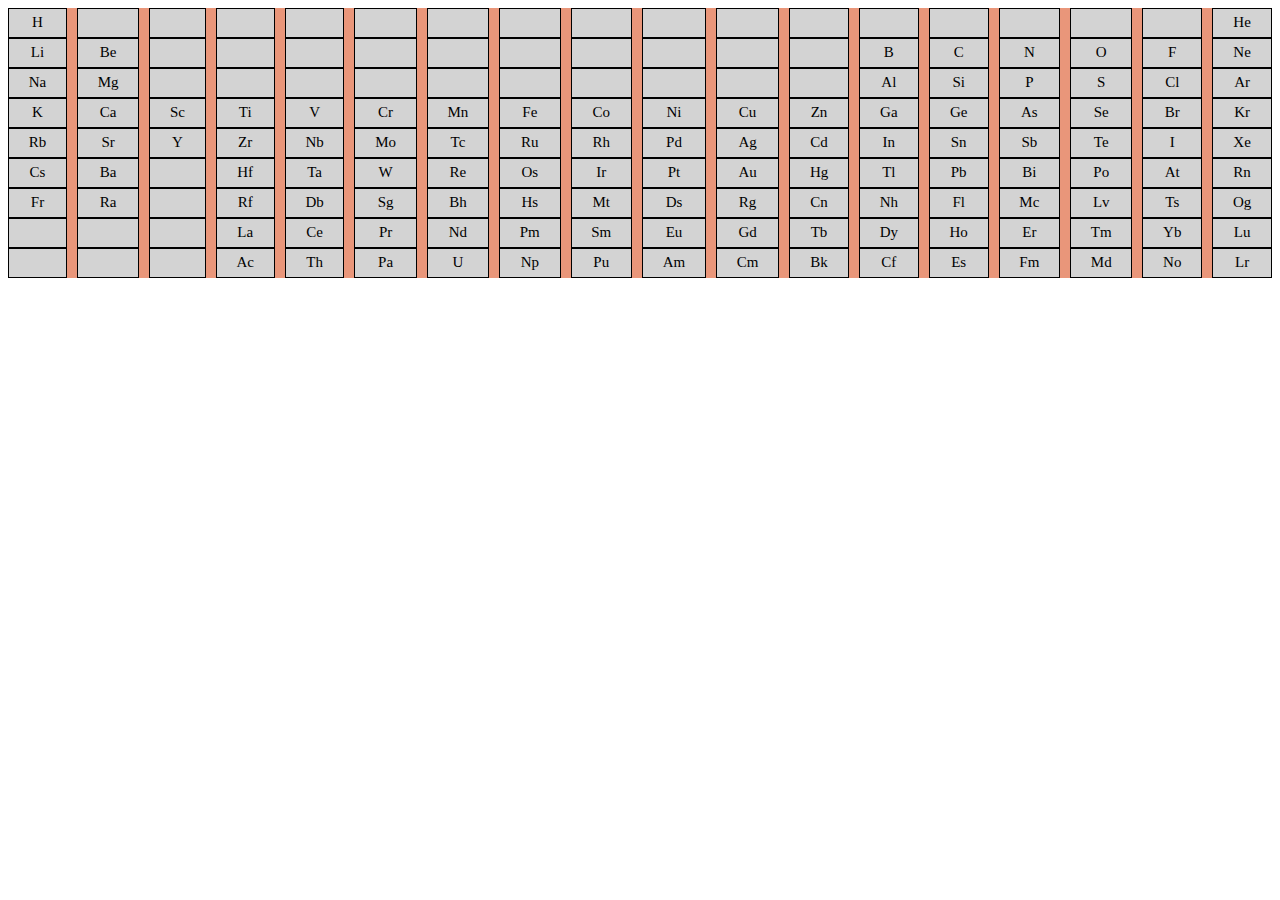
==== periodicTable.html @ 761af5a3 "Add files via upload" ====
<!-- I know this code isn't correct, because the picture of the periodic table shouldn't be appearing the whole time, but only when
the screensize changes to a certain point, but I swear I tried everything in my power to change it by using <picture class="" and
then assign this class a condition to only appear at certain dimensions of the screen, but for some reason the class wasn't being
recognised at all in the CSS sheet. I'll be so happy to get a recommendation how to fix this.THANK YOU!!-->
<!doctype html>
<html lang="en">
  <head>
    <meta charset="UTF-8" />
    <title>Periodic table of elements</title>
    <link href="myStylesheet.css" type="text/css" rel="stylesheet" />
  </head>
  <body>
    <div class="container">
      <!--general class containing all columns and rows with all elements-->
      <div class="column">
        <!--individual columns with chemical elements-->
        <div class="grid-item">H</div>
        <div class="grid-item">Li</div>
        <div class="grid-item">Na</div>
        <div class="grid-item">K</div>
        <div class="grid-item">Rb</div>
        <div class="grid-item">Cs</div>
        <div class="grid-item">Fr</div>
        <div class="grid-item"></div>
        <div class="grid-item"></div>
      </div>
      <div class="column">
        <div class="grid-item"></div>
        <div class="grid-item">Be</div>
        <div class="grid-item">Mg</div>
        <div class="grid-item">Ca</div>
        <div class="grid-item">Sr</div>
        <div class="grid-item">Ba</div>
        <div class="grid-item">Ra</div>
        <div class="grid-item"></div>
        <div class="grid-item"></div>
      </div>
      <div class="column">
        <div class="grid-item"></div>
        <div class="grid-item"></div>
        <div class="grid-item"></div>
        <div class="grid-item">Sc</div>
        <div class="grid-item">Y</div>
        <div class="grid-item"></div>
        <div class="grid-item"></div>
        <div class="grid-item"></div>
        <div class="grid-item"></div>
      </div>
      <div class="column">
        <div class="grid-item"></div>
        <div class="grid-item"></div>
        <div class="grid-item"></div>
        <div class="grid-item">Ti</div>
        <div class="grid-item">Zr</div>
        <div class="grid-item">Hf</div>
        <div class="grid-item">Rf</div>
        <div class="grid-item">La</div>
        <div class="grid-item">Ac</div>
      </div>
      <div class="column">
        <div class="grid-item"></div>
        <div class="grid-item"></div>
        <div class="grid-item"></div>
        <div class="grid-item">V</div>
        <div class="grid-item">Nb</div>
        <div class="grid-item">Ta</div>
        <div class="grid-item">Db</div>
        <div class="grid-item">Ce</div>
        <div class="grid-item">Th</div>
      </div>
      <div class="column">
        <div class="grid-item"></div>
        <div class="grid-item"></div>
        <div class="grid-item"></div>
        <div class="grid-item">Cr</div>
        <div class="grid-item">Mo</div>
        <div class="grid-item">W</div>
        <div class="grid-item">Sg</div>
        <div class="grid-item">Pr</div>
        <div class="grid-item">Pa</div>
      </div>
      <div class="column">
        <div class="grid-item"></div>
        <div class="grid-item"></div>
        <div class="grid-item"></div>
        <div class="grid-item">Mn</div>
        <div class="grid-item">Tc</div>
        <div class="grid-item">Re</div>
        <div class="grid-item">Bh</div>
        <div class="grid-item">Nd</div>
        <div class="grid-item">U</div>
      </div>
      <div class="column">
        <div class="grid-item"></div>
        <div class="grid-item"></div>
        <div class="grid-item"></div>
        <div class="grid-item">Fe</div>
        <div class="grid-item">Ru</div>
        <div class="grid-item">Os</div>
        <div class="grid-item">Hs</div>
        <div class="grid-item">Pm</div>
        <div class="grid-item">Np</div>
      </div>
      <div class="column">
        <div class="grid-item"></div>
        <div class="grid-item"></div>
        <div class="grid-item"></div>
        <div class="grid-item">Co</div>
        <div class="grid-item">Rh</div>
        <div class="grid-item">Ir</div>
        <div class="grid-item">Mt</div>
        <div class="grid-item">Sm</div>
        <div class="grid-item">Pu</div>
      </div>
      <div class="column">
        <div class="grid-item"></div>
        <div class="grid-item"></div>
        <div class="grid-item"></div>
        <div class="grid-item">Ni</div>
        <div class="grid-item">Pd</div>
        <div class="grid-item">Pt</div>
        <div class="grid-item">Ds</div>
        <div class="grid-item">Eu</div>
        <div class="grid-item">Am</div>
      </div>
      <div class="column">
        <div class="grid-item"></div>
        <div class="grid-item"></div>
        <div class="grid-item"></div>
        <div class="grid-item">Cu</div>
        <div class="grid-item">Ag</div>
        <div class="grid-item">Au</div>
        <div class="grid-item">Rg</div>
        <div class="grid-item">Gd</div>
        <div class="grid-item">Cm</div>
      </div>
      <div class="column">
        <div class="grid-item"></div>
        <div class="grid-item"></div>
        <div class="grid-item"></div>
        <div class="grid-item">Zn</div>
        <div class="grid-item">Cd</div>
        <div class="grid-item">Hg</div>
        <div class="grid-item">Cn</div>
        <div class="grid-item">Tb</div>
        <div class="grid-item">Bk</div>
      </div>
      <div class="column">
        <div class="grid-item"></div>
        <div class="grid-item">B</div>
        <div class="grid-item">Al</div>
        <div class="grid-item">Ga</div>
        <div class="grid-item">In</div>
        <div class="grid-item">Tl</div>
        <div class="grid-item">Nh</div>
        <div class="grid-item">Dy</div>
        <div class="grid-item">Cf</div>
      </div>
      <div class="column">
        <div class="grid-item"></div>
        <div class="grid-item">C</div>
        <div class="grid-item">Si</div>
        <div class="grid-item">Ge</div>
        <div class="grid-item">Sn</div>
        <div class="grid-item">Pb</div>
        <div class="grid-item">Fl</div>
        <div class="grid-item">Ho</div>
        <div class="grid-item">Es</div>
      </div>
      <div class="column">
        <div class="grid-item"></div>
        <div class="grid-item">N</div>
        <div class="grid-item">P</div>
        <div class="grid-item">As</div>
        <div class="grid-item">Sb</div>
        <div class="grid-item">Bi</div>
        <div class="grid-item">Mc</div>
        <div class="grid-item">Er</div>
        <div class="grid-item">Fm</div>
      </div>
      <div class="column">
        <div class="grid-item"></div>
        <div class="grid-item">O</div>
        <div class="grid-item">S</div>
        <div class="grid-item">Se</div>
        <div class="grid-item">Te</div>
        <div class="grid-item">Po</div>
        <div class="grid-item">Lv</div>
        <div class="grid-item">Tm</div>
        <div class="grid-item">Md</div>
      </div>
      <div class="column">
        <div class="grid-item"></div>
        <div class="grid-item">F</div>
        <div class="grid-item">Cl</div>
        <div class="grid-item">Br</div>
        <div class="grid-item">I</div>
        <div class="grid-item">At</div>
        <div class="grid-item">Ts</div>
        <div class="grid-item">Yb</div>
        <div class="grid-item">No</div>
      </div>
      <div class="column">
        <div class="grid-item">He</div>
        <div class="grid-item">Ne</div>
        <div class="grid-item">Ar</div>
        <div class="grid-item">Kr</div>
        <div class="grid-item">Xe</div>
        <div class="grid-item">Rn</div>
        <div class="grid-item">Og</div>
        <div class="grid-item">Lu</div>
        <div class="grid-item">Lr</div>
      </div>
    </div>
    <div class="periodic-table-picture">
      <img src="PeriodicTable.png" alt="Periodic Table of Elements"/>
   </div>
   </body>
   </html>
---- myStylesheet.css ----
.container {
  display: grid;
  grid-template-columns: repeat(18, auto);
  background-color: darksalmon;
  gap: 10px;
}

.column {
  background-color: peachpuff;
  display: grid;
  grid-auto-rows: minmax(20px, 30px);
  max-width: 100%;
}

.grid-item {
  background-color: lightgray;
  text-align: center;
  border: 1px solid black;
  padding: 5px;
  font-size: 15px;
}

@media screen and (max-width: 960px) {
  /* Breakpoint 1: Adjust styles for smaller screens */
  .container {
    color: crimson;
    background-color: chocolate;
    row-gap: 1px;
    column-gap: 1px;
  }
}

@media screen and (max-width: 800px) {
  /* Breakpoint 2: Hide the grid when screen width is 800px or less */
  .container {
    display: none;
  }

  /* Show the image when screen width is 800px or less */
  .periodic-table-picture {
    display: block;
    text-align: center;
    margin: 20px auto; /* Adjust margin as needed */
  }
}

.periodic-table-picture img {
  display:none;
  width: 100%; /* Ensure the image takes the full width of its container */
  height: auto;
}
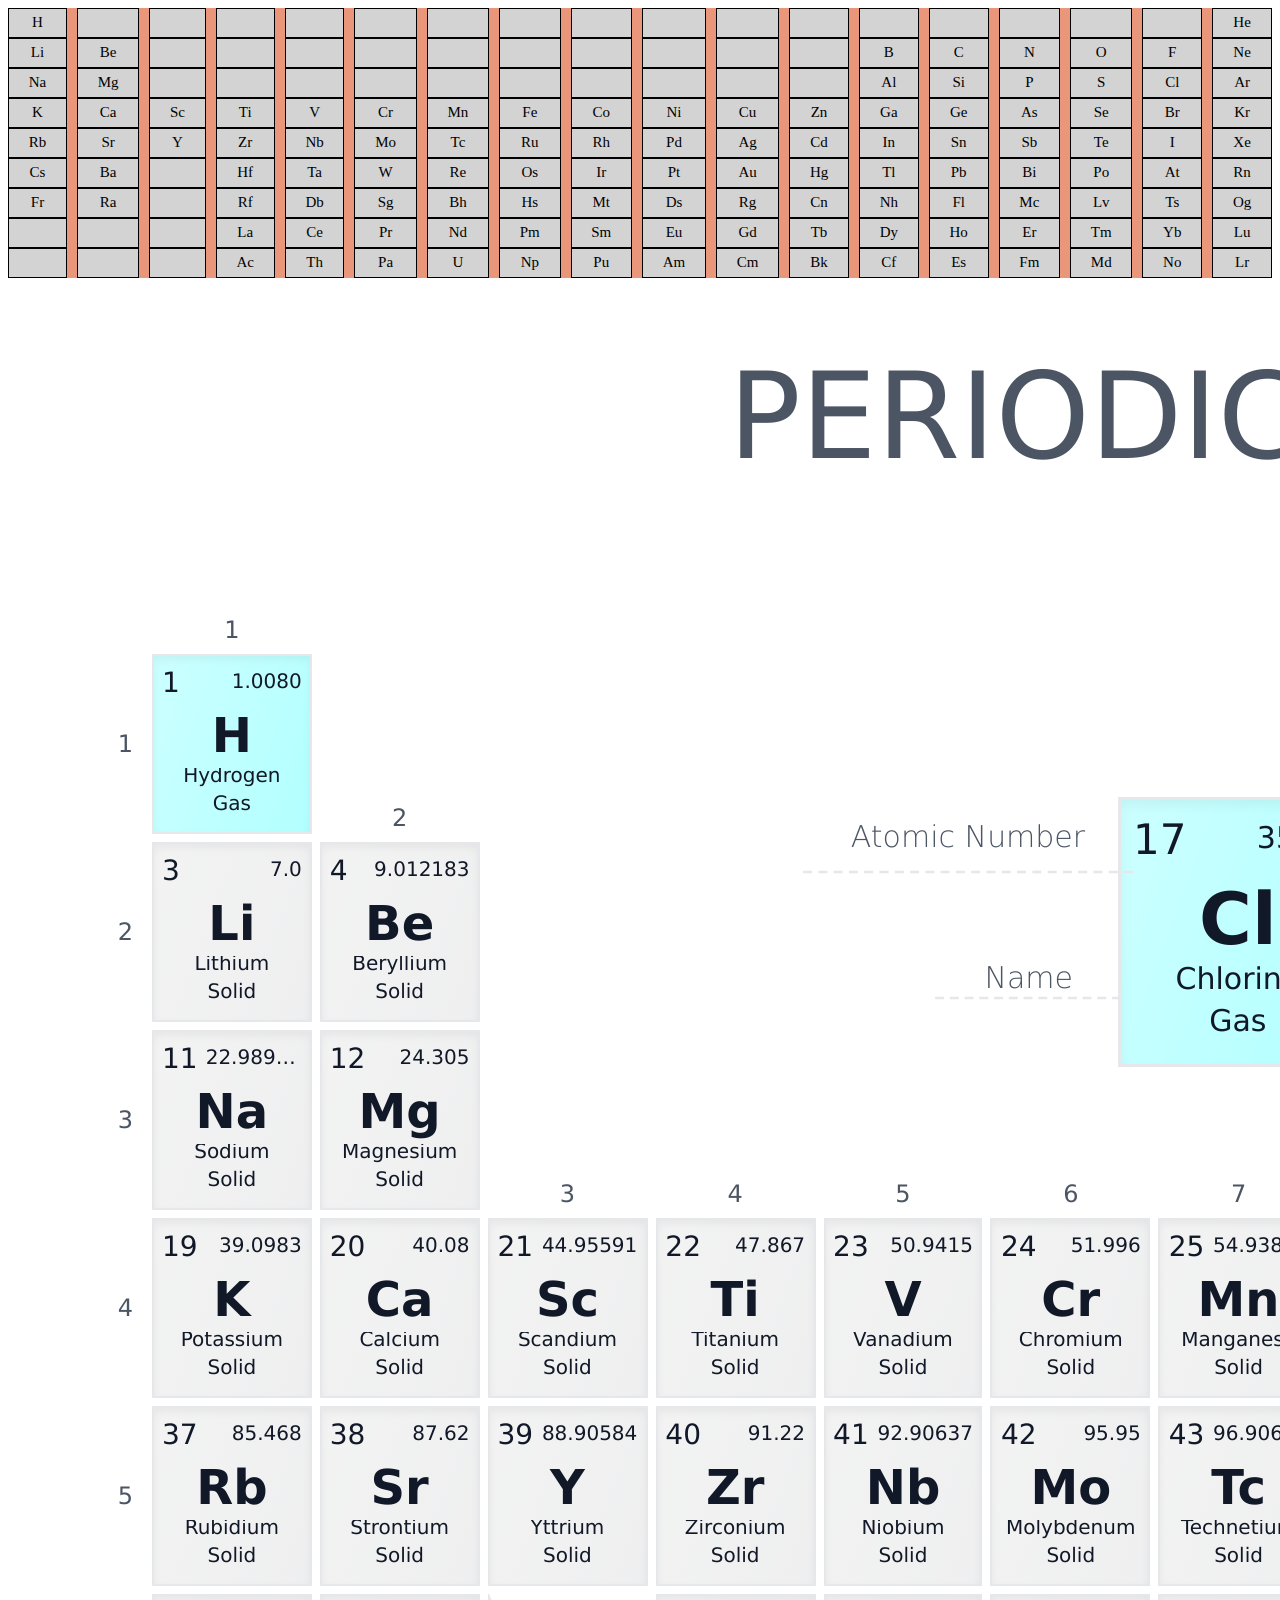
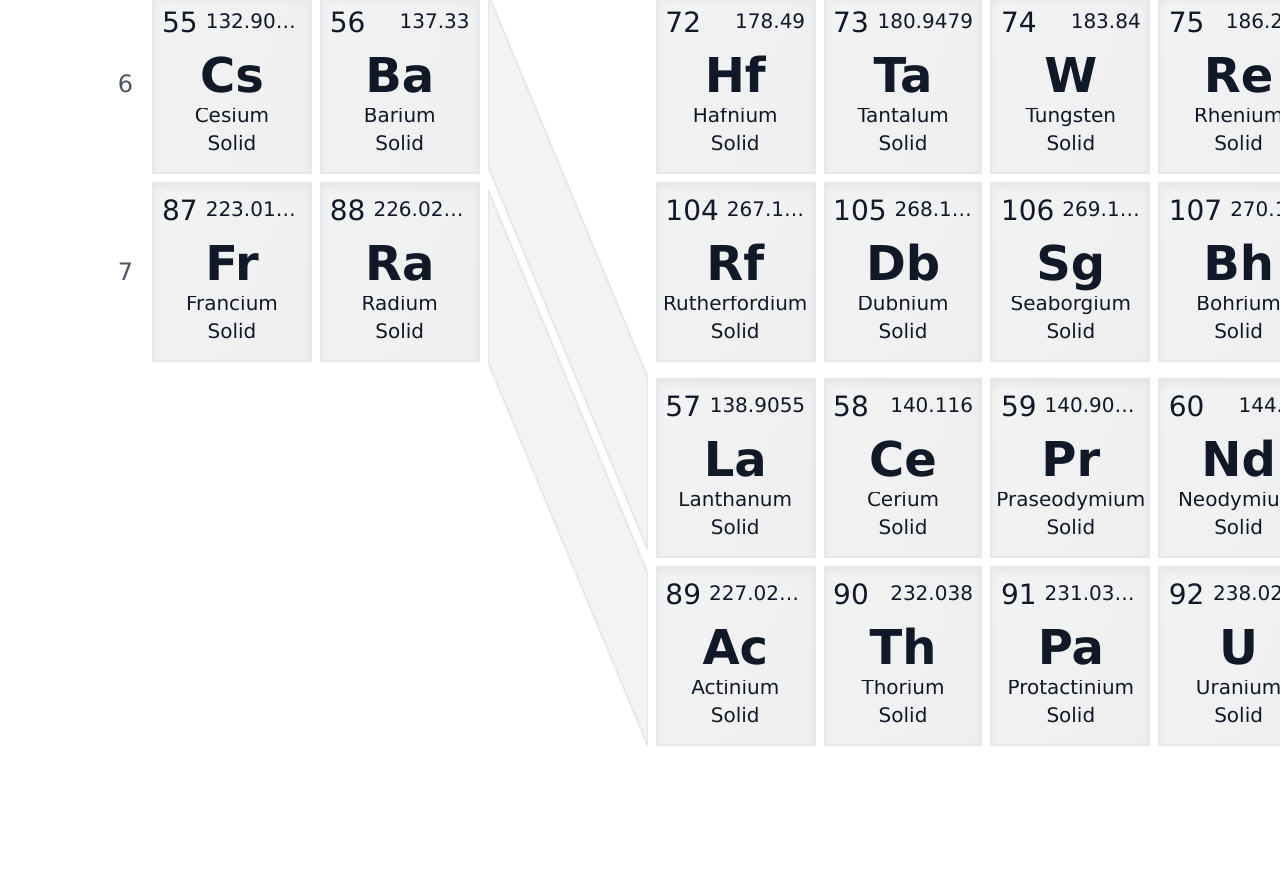
==== commit d22617f3: "Update periodicTable.html" ====
--- a/periodicTable.html
+++ b/periodicTable.html
@@ -1,7 +1,3 @@
-<!-- I know this code isn't correct, because the picture of the periodic table shouldn't be appearing the whole time, but only when
-the screensize changes to a certain point, but I swear I tried everything in my power to change it by using <picture class="" and
-then assign this class a condition to only appear at certain dimensions of the screen, but for some reason the class wasn't being
-recognised at all in the CSS sheet. I'll be so happy to get a recommendation how to fix this.THANK YOU!!-->
 <!doctype html>
 <html lang="en">
   <head>
@@ -212,9 +208,9 @@
         <div class="grid-item">Lr</div>
       </div>
     </div>
-    <div class="periodic-table-picture">
-      <img src="PeriodicTable.png" alt="Periodic Table of Elements"/>
-   </div>
-   </body>
-   </html>
-   
+    <picture class="PT">
+      <source media="(max-width: 800px)" srcset="PeriodicTable.png" />
+      <img src="PeriodicTable.png" alt="Table of elements" />
+    </picture>
+  </body>
+</html>
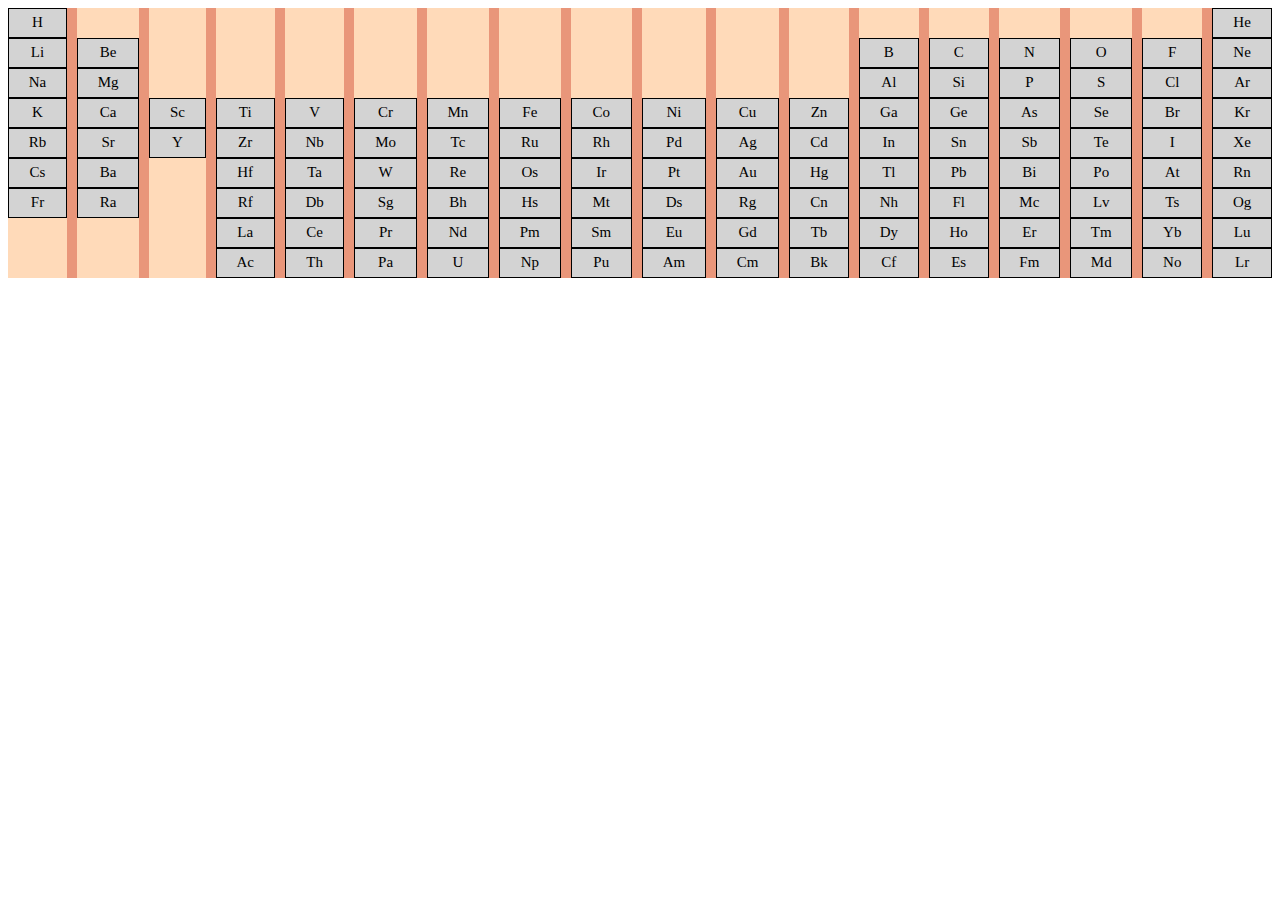
==== commit 2500b006: "Update periodicTable.html" ====
--- a/periodicTable.html
+++ b/periodicTable.html
@@ -10,202 +10,202 @@
       <!--general class containing all columns and rows with all elements-->
       <div class="column">
         <!--individual columns with chemical elements-->
-        <div class="grid-item">H</div>
-        <div class="grid-item">Li</div>
-        <div class="grid-item">Na</div>
-        <div class="grid-item">K</div>
-        <div class="grid-item">Rb</div>
-        <div class="grid-item">Cs</div>
-        <div class="grid-item">Fr</div>
-        <div class="grid-item"></div>
-        <div class="grid-item"></div>
-      </div>
-      <div class="column">
-        <div class="grid-item"></div>
-        <div class="grid-item">Be</div>
-        <div class="grid-item">Mg</div>
-        <div class="grid-item">Ca</div>
-        <div class="grid-item">Sr</div>
-        <div class="grid-item">Ba</div>
-        <div class="grid-item">Ra</div>
-        <div class="grid-item"></div>
-        <div class="grid-item"></div>
-      </div>
-      <div class="column">
-        <div class="grid-item"></div>
-        <div class="grid-item"></div>
-        <div class="grid-item"></div>
-        <div class="grid-item">Sc</div>
-        <div class="grid-item">Y</div>
-        <div class="grid-item"></div>
-        <div class="grid-item"></div>
-        <div class="grid-item"></div>
-        <div class="grid-item"></div>
-      </div>
-      <div class="column">
-        <div class="grid-item"></div>
-        <div class="grid-item"></div>
-        <div class="grid-item"></div>
-        <div class="grid-item">Ti</div>
-        <div class="grid-item">Zr</div>
-        <div class="grid-item">Hf</div>
-        <div class="grid-item">Rf</div>
-        <div class="grid-item">La</div>
-        <div class="grid-item">Ac</div>
-      </div>
-      <div class="column">
-        <div class="grid-item"></div>
-        <div class="grid-item"></div>
-        <div class="grid-item"></div>
-        <div class="grid-item">V</div>
-        <div class="grid-item">Nb</div>
-        <div class="grid-item">Ta</div>
-        <div class="grid-item">Db</div>
-        <div class="grid-item">Ce</div>
-        <div class="grid-item">Th</div>
-      </div>
-      <div class="column">
-        <div class="grid-item"></div>
-        <div class="grid-item"></div>
-        <div class="grid-item"></div>
-        <div class="grid-item">Cr</div>
-        <div class="grid-item">Mo</div>
-        <div class="grid-item">W</div>
-        <div class="grid-item">Sg</div>
-        <div class="grid-item">Pr</div>
-        <div class="grid-item">Pa</div>
-      </div>
-      <div class="column">
-        <div class="grid-item"></div>
-        <div class="grid-item"></div>
-        <div class="grid-item"></div>
-        <div class="grid-item">Mn</div>
-        <div class="grid-item">Tc</div>
-        <div class="grid-item">Re</div>
-        <div class="grid-item">Bh</div>
-        <div class="grid-item">Nd</div>
-        <div class="grid-item">U</div>
-      </div>
-      <div class="column">
-        <div class="grid-item"></div>
-        <div class="grid-item"></div>
-        <div class="grid-item"></div>
-        <div class="grid-item">Fe</div>
-        <div class="grid-item">Ru</div>
-        <div class="grid-item">Os</div>
-        <div class="grid-item">Hs</div>
-        <div class="grid-item">Pm</div>
-        <div class="grid-item">Np</div>
-      </div>
-      <div class="column">
-        <div class="grid-item"></div>
-        <div class="grid-item"></div>
-        <div class="grid-item"></div>
-        <div class="grid-item">Co</div>
-        <div class="grid-item">Rh</div>
-        <div class="grid-item">Ir</div>
-        <div class="grid-item">Mt</div>
-        <div class="grid-item">Sm</div>
-        <div class="grid-item">Pu</div>
-      </div>
-      <div class="column">
-        <div class="grid-item"></div>
-        <div class="grid-item"></div>
-        <div class="grid-item"></div>
-        <div class="grid-item">Ni</div>
-        <div class="grid-item">Pd</div>
-        <div class="grid-item">Pt</div>
-        <div class="grid-item">Ds</div>
-        <div class="grid-item">Eu</div>
-        <div class="grid-item">Am</div>
-      </div>
-      <div class="column">
-        <div class="grid-item"></div>
-        <div class="grid-item"></div>
-        <div class="grid-item"></div>
-        <div class="grid-item">Cu</div>
-        <div class="grid-item">Ag</div>
-        <div class="grid-item">Au</div>
-        <div class="grid-item">Rg</div>
-        <div class="grid-item">Gd</div>
-        <div class="grid-item">Cm</div>
-      </div>
-      <div class="column">
-        <div class="grid-item"></div>
-        <div class="grid-item"></div>
-        <div class="grid-item"></div>
-        <div class="grid-item">Zn</div>
-        <div class="grid-item">Cd</div>
-        <div class="grid-item">Hg</div>
-        <div class="grid-item">Cn</div>
-        <div class="grid-item">Tb</div>
-        <div class="grid-item">Bk</div>
-      </div>
-      <div class="column">
-        <div class="grid-item"></div>
-        <div class="grid-item">B</div>
-        <div class="grid-item">Al</div>
-        <div class="grid-item">Ga</div>
-        <div class="grid-item">In</div>
-        <div class="grid-item">Tl</div>
-        <div class="grid-item">Nh</div>
-        <div class="grid-item">Dy</div>
-        <div class="grid-item">Cf</div>
-      </div>
-      <div class="column">
-        <div class="grid-item"></div>
-        <div class="grid-item">C</div>
-        <div class="grid-item">Si</div>
-        <div class="grid-item">Ge</div>
-        <div class="grid-item">Sn</div>
-        <div class="grid-item">Pb</div>
-        <div class="grid-item">Fl</div>
-        <div class="grid-item">Ho</div>
-        <div class="grid-item">Es</div>
-      </div>
-      <div class="column">
-        <div class="grid-item"></div>
-        <div class="grid-item">N</div>
-        <div class="grid-item">P</div>
-        <div class="grid-item">As</div>
-        <div class="grid-item">Sb</div>
-        <div class="grid-item">Bi</div>
-        <div class="grid-item">Mc</div>
-        <div class="grid-item">Er</div>
-        <div class="grid-item">Fm</div>
-      </div>
-      <div class="column">
-        <div class="grid-item"></div>
-        <div class="grid-item">O</div>
-        <div class="grid-item">S</div>
-        <div class="grid-item">Se</div>
-        <div class="grid-item">Te</div>
-        <div class="grid-item">Po</div>
-        <div class="grid-item">Lv</div>
-        <div class="grid-item">Tm</div>
-        <div class="grid-item">Md</div>
-      </div>
-      <div class="column">
-        <div class="grid-item"></div>
-        <div class="grid-item">F</div>
-        <div class="grid-item">Cl</div>
-        <div class="grid-item">Br</div>
-        <div class="grid-item">I</div>
-        <div class="grid-item">At</div>
-        <div class="grid-item">Ts</div>
-        <div class="grid-item">Yb</div>
-        <div class="grid-item">No</div>
-      </div>
-      <div class="column">
-        <div class="grid-item">He</div>
-        <div class="grid-item">Ne</div>
-        <div class="grid-item">Ar</div>
-        <div class="grid-item">Kr</div>
-        <div class="grid-item">Xe</div>
-        <div class="grid-item">Rn</div>
-        <div class="grid-item">Og</div>
-        <div class="grid-item">Lu</div>
-        <div class="grid-item">Lr</div>
+        <div class="grid-item" data-atomic-number="1" data-element="Hydrogen">H</div>
+        <div class="grid-item" data-atomic-number="3" data-element="Lithium">Li</div>
+        <div class="grid-item" data-atomic-number="11" data-element="Sodium">Na</div>
+        <div class="grid-item" data-atomic-number="19" data-element="Potassium">K</div>
+        <div class="grid-item" data-atomic-number="37" data-element="Rubidium">Rb</div>
+        <div class="grid-item" data-atomic-number="55" data-element="Cesium">Cs</div>
+        <div class="grid-item" data-atomic-number="87" data-element="Francium">Fr</div>
+        <div class="grid-item1"></div>
+        <div class="grid-item1"></div>
+      </div>
+      <div class="column">
+        <div class="grid-item1"></div>
+        <div class="grid-item" data-atomic-number="4" data-element="Beryllium">Be</div>
+        <div class="grid-item" data-atomic-number="12" data-element="Magnesium">Mg</div>
+        <div class="grid-item" data-atomic-number="20" data-element="Calcium">Ca</div>
+        <div class="grid-item" data-atomic-number="38" data-element="Strontium">Sr</div>
+        <div class="grid-item" data-atomic-number="56" data-element="Barium">Ba</div>
+        <div class="grid-item" data-atomic-number="88" data-element="Radium">Ra</div>
+        <div class="grid-item1"></div>
+        <div class="grid-item1"></div>
+      </div>
+      <div class="column">
+        <div class="grid-item1"></div>
+        <div class="grid-item1"></div>
+        <div class="grid-item1"></div>
+        <div class="grid-item" data-atomic-number="21" data-element="Scandium">Sc</div>
+        <div class="grid-item" data-atomic-number="39" data-element="Yttrium">Y</div>
+        <div class="grid-item1"></div>
+        <div class="grid-item1"></div>
+        <div class="grid-item1"></div>
+        <div class="grid-item1"></div>
+      </div>
+      <div class="column">
+        <div class="grid-item1"></div>
+        <div class="grid-item1"></div>
+        <div class="grid-item1"></div>
+        <div class="grid-item" data-atomic-number="22" data-element="Titanium">Ti</div>
+        <div class="grid-item" data-atomic-number="40" data-element="Zirconium">Zr</div>
+        <div class="grid-item" data-atomic-number="72" data-element="Hafnium">Hf</div>
+        <div class="grid-item" data-atomic-number="104" data-element="Rutherfordium">Rf</div>
+        <div class="grid-item" data-atomic-number="57" data-element="Lanthanum">La</div>
+        <div class="grid-item" data-atomic-number="89" data-element="Actinium">Ac</div>
+      </div>
+      <div class="column">
+        <div class="grid-item1"></div>
+        <div class="grid-item1"></div>
+        <div class="grid-item1"></div>
+        <div class="grid-item" data-atomic-number="23" data-element="Vanadium">V</div>
+        <div class="grid-item" data-atomic-number="41" data-element="Niobium">Nb</div>
+        <div class="grid-item" data-atomic-number="73" data-element="Tantalum">Ta</div>
+        <div class="grid-item" data-atomic-number="105" data-element="Dubnium">Db</div>
+        <div class="grid-item" data-atomic-number="58" data-element="Cerium">Ce</div>
+        <div class="grid-item" data-atomic-number="90" data-element="Thorium">Th</div>
+      </div>
+      <div class="column">
+        <div class="grid-item1"></div>
+        <div class="grid-item1"></div>
+        <div class="grid-item1"></div>
+        <div class="grid-item" data-atomic-number="24" data-element="Chromium">Cr</div>
+        <div class="grid-item" data-atomic-number="42" data-element="Molybdenum">Mo</div>
+        <div class="grid-item" data-atomic-number="74" data-element="Tungsten">W</div>
+        <div class="grid-item" data-atomic-number="106" data-element="Seaborgium">Sg</div>
+        <div class="grid-item" data-atomic-number="59" data-element="Praseodymium">Pr</div>
+        <div class="grid-item" data-atomic-number="91" data-element="Protactinium">Pa</div>
+      </div>
+      <div class="column">
+        <div class="grid-item1"></div>
+        <div class="grid-item1"></div>
+        <div class="grid-item1"></div>
+        <div class="grid-item" data-atomic-number="25" data-element="Manganese">Mn</div>
+        <div class="grid-item" data-atomic-number="43" data-element="Technetium">Tc</div>
+        <div class="grid-item" data-atomic-number="75" data-element="Rhenium">Re</div>
+        <div class="grid-item" data-atomic-number="107" data-element="Bohrium">Bh</div>
+        <div class="grid-item" data-atomic-number="60" data-element="Neodymium">Nd</div>
+        <div class="grid-item" data-atomic-number="92" data-element="Uranium">U</div>
+      </div>
+      <div class="column">
+        <div class="grid-item1"></div>
+        <div class="grid-item1"></div>
+        <div class="grid-item1"></div>
+        <div class="grid-item" data-atomic-number="26" data-element="Iron">Fe</div>
+        <div class="grid-item" data-atomic-number="44" data-element="Ruthenium">Ru</div>
+        <div class="grid-item" data-atomic-number="76" data-element="Osmium">Os</div>
+        <div class="grid-item" data-atomic-number="108" data-element="Hassium">Hs</div>
+        <div class="grid-item" data-atomic-number="61" data-element="Promethium">Pm</div>
+        <div class="grid-item" data-atomic-number="93" data-element="Neptunium">Np</div>
+      </div>
+      <div class="column">
+        <div class="grid-item1"></div>
+        <div class="grid-item1"></div>
+        <div class="grid-item1"></div>
+        <div class="grid-item" data-atomic-number="27" data-element="Cobalt">Co</div>
+        <div class="grid-item" data-atomic-number="45" data-element="Rhodium">Rh</div>
+        <div class="grid-item" data-atomic-number="77" data-element="Iridium">Ir</div>
+        <div class="grid-item" data-atomic-number="109" data-element="Meitnerium">Mt</div>
+        <div class="grid-item" data-atomic-number="62" data-element="Samarium">Sm</div>
+        <div class="grid-item" data-atomic-number="94" data-element="Plutonium">Pu</div>
+      </div>
+      <div class="column">
+        <div class="grid-item1"></div>
+        <div class="grid-item1"></div>
+        <div class="grid-item1"></div>
+        <div class="grid-item" data-atomic-number="28" data-element="Nickel">Ni</div>
+        <div class="grid-item" data-atomic-number="46" data-element="Palladium">Pd</div>
+        <div class="grid-item" data-atomic-number="78" data-element="Platinum">Pt</div>
+        <div class="grid-item" data-atomic-number="110" data-element="Darmstadtium">Ds</div>
+        <div class="grid-item" data-atomic-number="63" data-element="Europium">Eu</div>
+        <div class="grid-item" data-atomic-number="95" data-element="Americium">Am</div>
+      </div>
+      <div class="column">
+        <div class="grid-item1"></div>
+        <div class="grid-item1"></div>
+        <div class="grid-item1"></div>
+        <div class="grid-item" data-atomic-number="29" data-element="Copper">Cu</div>
+        <div class="grid-item" data-atomic-number="47" data-element="Silver">Ag</div>
+        <div class="grid-item" data-atomic-number="79" data-element="Gold">Au</div>
+        <div class="grid-item" data-atomic-number="111" data-element="Roentgenium">Rg</div>
+        <div class="grid-item" data-atomic-number="64" data-element="Gadolinium">Gd</div>
+        <div class="grid-item" data-atomic-number="96" data-element="Curium">Cm</div>
+      </div>
+      <div class="column">
+        <div class="grid-item1"></div>
+        <div class="grid-item1"></div>
+        <div class="grid-item1"></div>
+        <div class="grid-item" data-atomic-number="30" data-element="Zinc">Zn</div>
+        <div class="grid-item" data-atomic-number="48" data-element="Cadmium">Cd</div>
+        <div class="grid-item" data-atomic-number="80" data-element="Mercury">Hg</div>
+        <div class="grid-item" data-atomic-number="112" data-element="Copernicium">Cn</div>
+        <div class="grid-item" data-atomic-number="65" data-element="Terbium">Tb</div>
+        <div class="grid-item" data-atomic-number="97" data-element="Berkelium">Bk</div>
+      </div>
+      <div class="column">
+        <div class="grid-item1"></div>
+        <div class="grid-item" data-atomic-number="5" data-element="Boron">B</div>
+        <div class="grid-item" data-atomic-number="13" data-element="Aluminium">Al</div>
+        <div class="grid-item" data-atomic-number="31" data-element="Gallium">Ga</div>
+        <div class="grid-item" data-atomic-number="49" data-element="Indium">In</div>
+        <div class="grid-item" data-atomic-number="81" data-element="Thallium">Tl</div>
+        <div class="grid-item" data-atomic-number="113" data-element="Nihonium">Nh</div>
+        <div class="grid-item" data-atomic-number="66" data-element="Dysprosium">Dy</div>
+        <div class="grid-item" data-atomic-number="98" data-element="Californium">Cf</div>
+      </div>
+      <div class="column">
+        <div class="grid-item1"></div>
+        <div class="grid-item" data-atomic-number="6" data-element="Carbon">C</div>
+        <div class="grid-item" data-atomic-number="14" data-element="Silicon">Si</div>
+        <div class="grid-item" data-atomic-number="32" data-element="Germanium">Ge</div>
+        <div class="grid-item" data-atomic-number="50" data-element="Tin">Sn</div>
+        <div class="grid-item" data-atomic-number="82" data-element="Lead">Pb</div>
+        <div class="grid-item" data-atomic-number="114" data-element="Flerovium">Fl</div>
+        <div class="grid-item" data-atomic-number="67" data-element="Holmium">Ho</div>
+        <div class="grid-item" data-atomic-number="99" data-element="Einsteinium">Es</div>
+      </div>
+      <div class="column">
+        <div class="grid-item1"></div>
+        <div class="grid-item" data-atomic-number="7" data-element="Nitrogen">N</div>
+        <div class="grid-item" data-atomic-number="15" data-element="Phosporus">P</div>
+        <div class="grid-item" data-atomic-number="33" data-element="Arsenic">As</div>
+        <div class="grid-item" data-atomic-number="51" data-element="Antimony">Sb</div>
+        <div class="grid-item" data-atomic-number="83" data-element="Bismuth">Bi</div>
+        <div class="grid-item" data-atomic-number="115" data-element="Moscovium">Mc</div>
+        <div class="grid-item" data-atomic-number="68" data-element="Erbium">Er</div>
+        <div class="grid-item" data-atomic-number="100" data-element="Fermium">Fm</div>
+      </div>
+      <div class="column">
+        <div class="grid-item1"></div>
+        <div class="grid-item" data-atomic-number="8" data-element="Oxygen">O</div>
+        <div class="grid-item" data-atomic-number="16" data-element="Sulfur">S</div>
+        <div class="grid-item" data-atomic-number="34" data-element="Selenium">Se</div>
+        <div class="grid-item" data-atomic-number="52" data-element="Tellurium">Te</div>
+        <div class="grid-item" data-atomic-number="84" data-element="Polonium">Po</div>
+        <div class="grid-item" data-atomic-number="116" data-element="Livermorium">Lv</div>
+        <div class="grid-item" data-atomic-number="69" data-element="Thulium">Tm</div>
+        <div class="grid-item" data-atomic-number="101" data-element="Mendelevium">Md</div>
+      </div>
+      <div class="column">
+        <div class="grid-item1"></div>
+        <div class="grid-item" data-atomic-number="9" data-element="Fluorine">F</div>
+        <div class="grid-item" data-atomic-number="17" data-element="Chlorine">Cl</div>
+        <div class="grid-item" data-atomic-number="35" data-element="Bromine">Br</div>
+        <div class="grid-item" data-atomic-number="53" data-element="Iodine">I</div>
+        <div class="grid-item" data-atomic-number="85" data-element="Astatine">At</div>
+        <div class="grid-item" data-atomic-number="117" data-element="Tennessine">Ts</div>
+        <div class="grid-item" data-atomic-number="70" data-element="Ytterbium">Yb</div>
+        <div class="grid-item" data-atomic-number="102" data-element="Nobelium">No</div>
+      </div>
+      <div class="column">
+        <div class="grid-item" data-atomic-number="2" data-element="Helium">He</div>
+        <div class="grid-item" data-atomic-number="10" data-element="Neon">Ne</div>
+        <div class="grid-item" data-atomic-number="18" data-element="Argon">Ar</div>
+        <div class="grid-item" data-atomic-number="36" data-element="Krypton">Kr</div>
+        <div class="grid-item" data-atomic-number="54" data-element="Xenon">Xe</div>
+        <div class="grid-item" data-atomic-number="86" data-element="Radon">Rn</div>
+        <div class="grid-item" data-atomic-number="118" data-element="Oganesson">Og</div>
+        <div class="grid-item" data-atomic-number="71" data-element="Lutetium">Lu</div>
+        <div class="grid-item" data-atomic-number="103" data-element="Lawrencium">Lr</div>
       </div>
     </div>
     <picture class="PT">
--- a/myStylesheet.css
+++ b/myStylesheet.css
@@ -19,7 +19,16 @@
   padding: 5px;
   font-size: 15px;
 }
-
+.PT {
+  display: none;
+}
+img {
+  @media screen and (max-width: 800px) {
+    display: block;
+    width: 80%;
+    height: auto;
+  }
+}
 @media screen and (max-width: 960px) {
   /* Breakpoint 1: Adjust styles for smaller screens */
   .container {
@@ -35,17 +44,11 @@
   .container {
     display: none;
   }
-
-  /* Show the image when screen width is 800px or less */
-  .periodic-table-picture {
+  .PT {
     display: block;
     text-align: center;
-    margin: 20px auto; /* Adjust margin as needed */
+    margin: 20px auto;
   }
 }
+/*above makes the picture appear only when the screen size drops below 800px*/
 
-.periodic-table-picture img {
-  display:none;
-  width: 100%; /* Ensure the image takes the full width of its container */
-  height: auto;
-}
